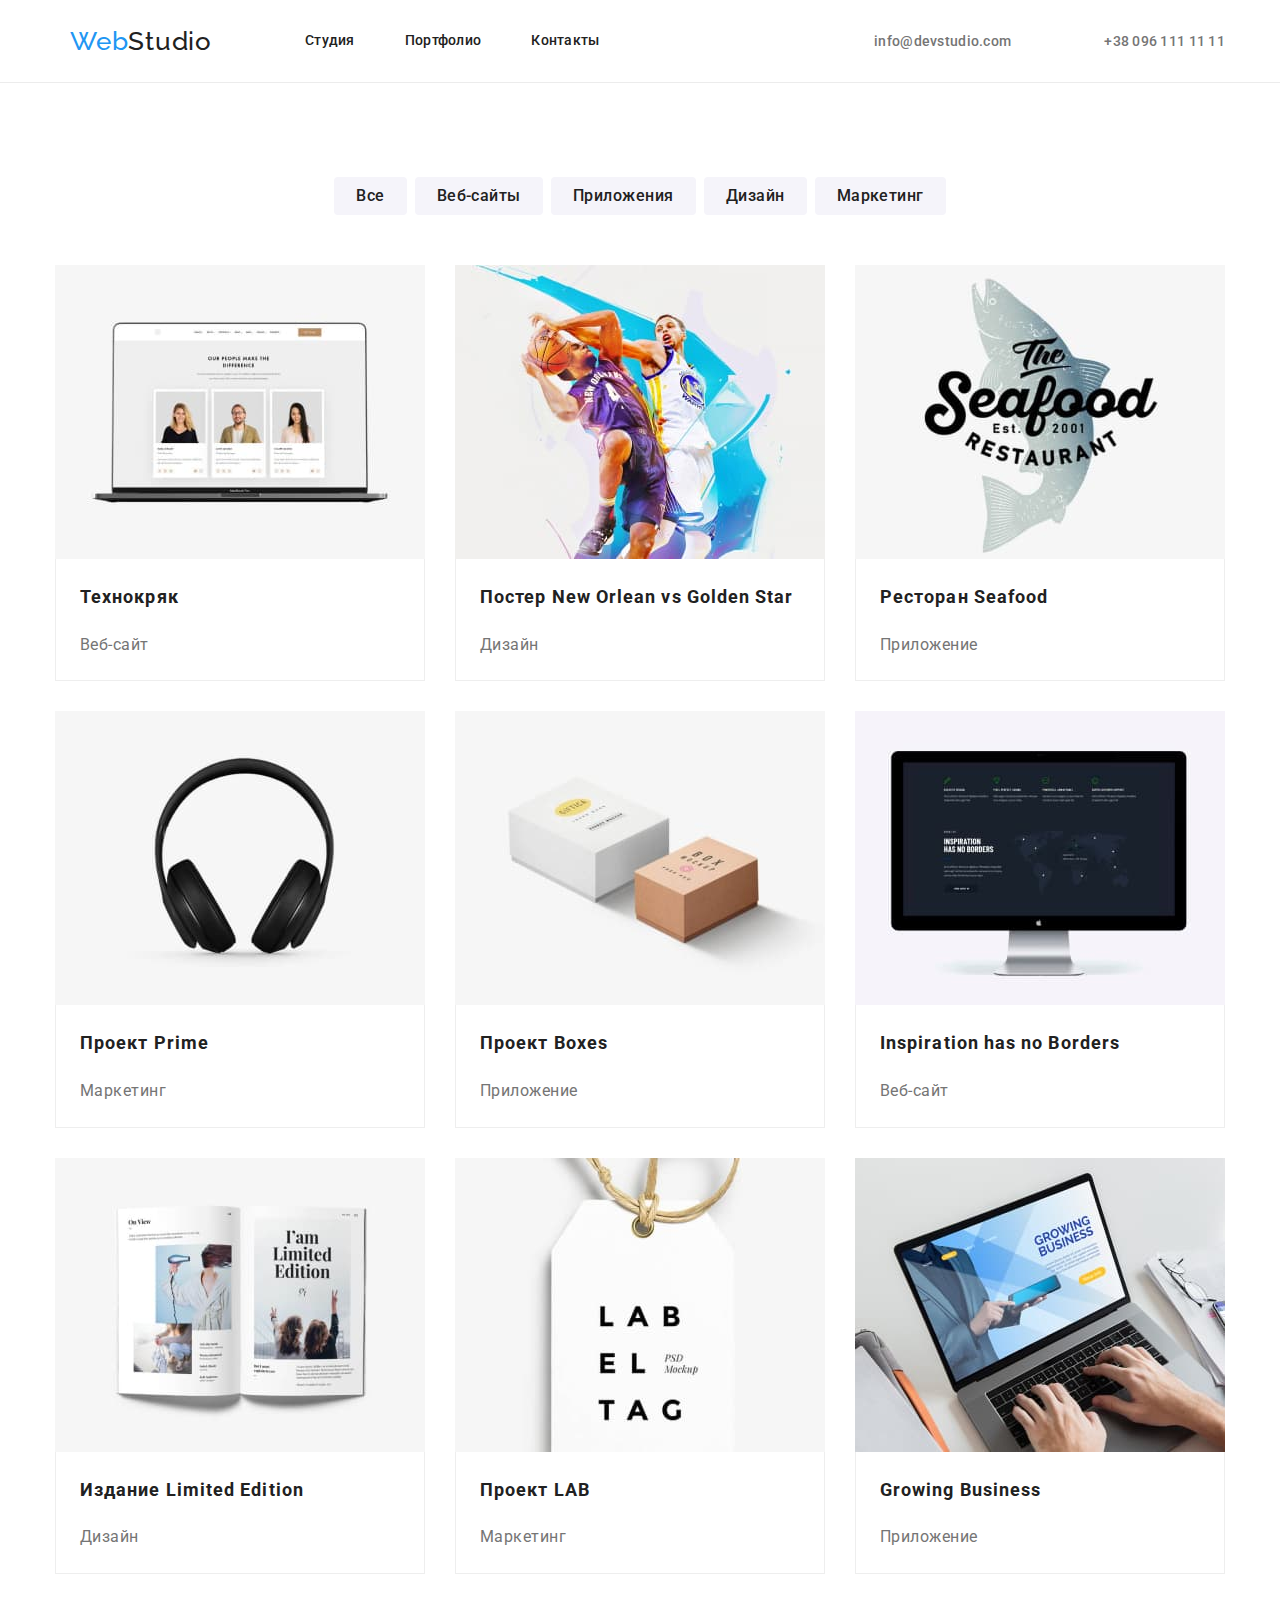
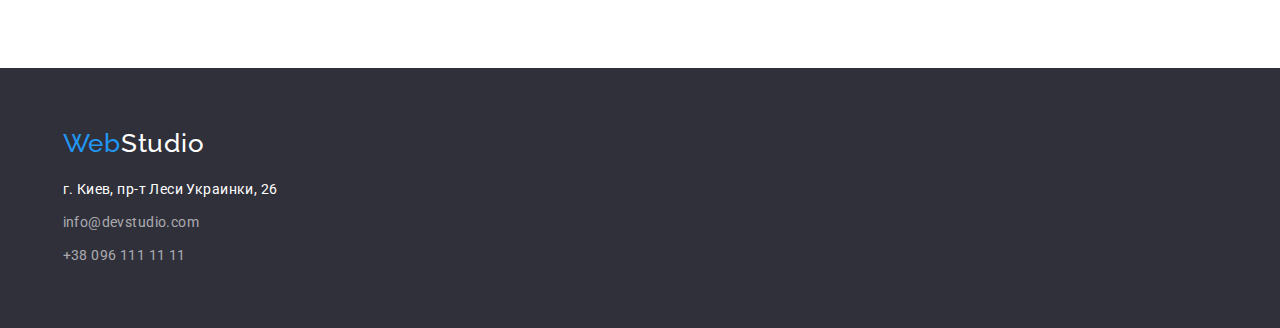
==== portfolio.html @ 81f9d43f "Create portfolio.html" ====
<!DOCTYPE html>
<html lang="en">
  <head>
    <meta charset="UTF-8" />
    <meta http-equiv="X-UA-Compatible" content="IE=edge" />
    <meta name="viewport" content="width=device-width, initial-scale=1.0" />

    <link rel="preconnect" href="https://fonts.googleapis.com" />
    <link rel="preconnect" href="https://fonts.gstatic.com" crossorigin />

    <link
      rel="stylesheet"
      href="https://cdnjs.cloudflare.com/ajax/libs/modern-normalize/1.1.0/modern-normalize.min.css"
    />

    <link
      href="https://fonts.googleapis.com/css2?family=Raleway:wght@700&family=Roboto:wght@400;500;700;900&display=swap"
      rel="stylesheet"
    />

    <link rel="stylesheet" href="./css/styles.css" />
    <title>Document</title>
  </head>
  <body class="body-frame">
    <!-- Site header -->
    <header class="header">
      <div class="container main-nav">
        <nav class="nav-header">
          <a href="./index.html" lang="en" class="web-studio">
            <span class="web">Web<span class="studio">Studio</span> </span>
          </a>

          <ul class="site-nav list">
            <li class="item">
              <a href="./index.html" class="link"> Студия</a>
            </li>
            <li class="item">
              <a href="./portfolio.html" class="link">Портфолио</a>
            </li>
            <li class="item">
              <a href="./index.html" class="link">Контакты</a>
            </li>
          </ul>
        </nav>
        <ul class="contact-nav list">
          <li class="item">
            <a href="mailto:info@devstudio.com" class="mail"
              >info@devstudio.com</a
            >
          </li>
          <li class="item">
            <a href="tel:+380961111111" class="phone">+38 096 111 11 11</a>
          </li>
        </ul>
      </div>
    </header>
    <!-- Main content -->
    <main>

      <section class="section portfolio">
        <h1 hidden>Портфолио</h1>
        <!-- Buttons -->
  <div class="container">
        <ul class="filter list">
          <li class="item">
            <button type="button" class="button-background-port">Все</button>
          </li>
          <li class="item">
            <button type="button" class="button-background-port">
              Веб-сайты
            </button>
          </li>
          <li class="item">
            <button type="button" class="button-background-port">
              Приложения
            </button>
          </li>
          <li class="item">
            <button type="button" class="button-background-port">Дизайн</button>
          </li>
          <li class="item">
            <button type="button" class="button-background-port">
              Маркетинг
            </button>
          </li>
        </ul>
        
        <!-- Images -->
        <ul class="filter-cards list">
          <li class="item">
            <img
              src="./images/portfolio/img_1.jpg"
              alt="Ноутбук со страницей сайта"
         width="370"
              height="294"
            />
            <div class="item-bottom-port">
            <h2 class="paragraph-name">Технокряк</h2>
            <p class="paragraph">Веб-сайт</p>
          </div>
          </li>
          <li class="item">
            <img
              src="./images/portfolio/img_2.jpg"
              alt="Два баскетболиста с мячом"
              width="370"
              height="294"
            />
            <div class="item-bottom-port">
            <h2 class="paragraph-name">Постер New Orlean vs Golden Star</h2>
            <p class="paragraph">Дизайн</p>
          </div>
          </li>
          <li class="item">
            <img
              src="./images/portfolio/img_3.jpg"
              alt="Логотип ресторана морской еды"
              width="370"
              height="294"
            />
            <div class="item-bottom-port">
            <h2 class="paragraph-name">Ресторан Seafood</h2>
            <p class="paragraph">Приложение</p>
          </div>
          </li>
          <li class="item">
            <img
              src="./images/portfolio/img_4.jpg"
              alt="Наушники"
              width="370"
              height="294"
            />
            <div class="item-bottom-port">
            <h2 class="paragraph-name">Проект Prime</h2>
            <p class="paragraph">Маркетинг</p>
          </div>
          </li>
          <li class="item">
            <img
              src="./images/portfolio/img_5.jpg"
              alt="Фото двух коробок"
              width="370"
              height="294"
            />
            <div class="item-bottom-port">
            <h2 class="paragraph-name">Проект Boxes</h2>
            <p class="paragraph">Приложение</p>
          </div>
          </li>
          <li class="item">
            <img
              src="./images/portfolio/img_6.jpg"
              alt="Монитор с веб-страницей"
              width="370"
              height="294"
            />
            <div class="item-bottom-port">
            <h2 class="paragraph-name">Inspiration has no Borders</h2>
            <p class="paragraph">Веб-сайт</p>
          </div>
          </li>
          <li class="item">
            <img
              src="./images/portfolio/img_7.jpg"
              alt="Разворот книги"
              width="370"
              height="294"
            />
            <div class="item-bottom-port">
            <h2 class="paragraph-name">Издание Limited Edition</h2>
            <p class="paragraph">Дизайн</p>
          </div>
          </li>
          <li class="item">
            <img
              src="./images/portfolio/img_8.jpg"
              alt="Бирка с надписью"
              width="370"
              height="294"
            />
            <div class="item-bottom-port">
            <h2 class="paragraph-name">Проект LAB</h2>
            <p class="paragraph">Маркетинг</p>
          </div>
          </li>
          <li class="item">
            <img
              src="./images/portfolio/img_9.jpg"
              alt="Руки печатают на ноутбуке"
              width="370"
              height="294"
            />
            <div class="item-bottom-port">
            <h2 class="paragraph-name">Growing Business</h2>
            <p class="paragraph">Приложение</p>
          </div>
          </li>
        </ul>
        </div>
      </section>
    </main>
    </div>
    <!-- Footer, address -->
    <footer class="footer">
      <div class="container">
      <a href="./index.html" lang="en" class="web-studio">
          <span class="web">Web</span><span class="studio-bl">Studio</span> </span>
        </a>
      <address class="address">
        <ul class="footer-main list">
          <li class="address-city">г. Киев, пр-т Леси Украинки, 26</li>
          <li class="address-city">
            <a href="mailto:info@devstudio.com" class="contact-data" >info@devstudio.com </a>
          </li>
          <li class="address-city"><a href="tel:+380961111111" class="contact-data tel">+38 096 111 11 11 </a></li>
        </ul>
      </address>
      </div>
    </footer>
  </body>

</html>
---- css/styles.css ----
/* html box */
html {
  box-sizing: border-box;
}
*,
*::before,
*::after {
  box-sizing: inherit;
}

/* header */

:root {
  --main-text-color: #212121;
  --additional-text-color: #757575;
  --accent-color: #2196f3;
  --accent-color-two: #ffffff;
  --main-font: 'Roboto', sans-serif;
  --main-font-weight: 900;
  --additional-font-weight: 400;
  --font-weight-employee-name: 500;
  --font-weight-advantages: 700;
  --additional-font: 'Raleway', sans-serif;
  --font-style: 'Normal';
  --accent-backgroung: #2f303a;
  --accent-button-backgroung: #f5f4fa;
  --studio-style-color: rgba(255, 255, 255, 0.6);
  --button-background-color-hover: #188ce8;
  --cards-gap: 30px;
}

/* images */

img {
  display: block;
  max-width: 100%;
}

/* header container */

.container {
  margin-top: 0;
  margin-bottom: 0;
  margin-left: auto;
  margin-right: auto;
  /* outline: 1px solid tomato; */

  width: 1200px;
}

.main-nav {
  display: flex;
}

.web-studio {
  margin-left: 0;
  margin-right: 0;

  padding-left: 15px;
}

.nav-header {
  display: flex;
  align-items: center;
  padding-left: 15px;
}

.site-nav {
  display: flex;
  padding-left: 0;
  margin-left: 93px;
}

.site-nav .link {
  padding-top: 32px;
  padding-bottom: 32px;
}

.site-nav .item + .item {
  margin-left: 50px;
}

.contact-nav {
  display: flex;
  flex-direction: row;
  margin-left: auto;
  padding-left: 0;
  padding-right: 15px;
}

.contact-nav .item:nth-child(2) {
  margin-right: 0;
  margin-left: 93px;
}

.contact-nav .item {
  padding-top: 32px;
  padding-bottom: 32px;
}

.mail,
.phone {
  padding-top: 32px;
  padding-bottom: 32px;
}

.site-nav {
  margin-top: 0;
  margin-bottom: 0;
}

.contact-nav {
  margin-top: 0;
  margin-bottom: 0px;
}

/* header */
.header {
  background-color: var(--accent-color-two);
  border-bottom: 1px solid #ececec;
}

/* main container */

.decisions {
  text-align: center;
}

body {
  background-color: var(--accent-color-two);
  color: var(--main-text-color);
  font-family: var(--main-font);
  text-decoration: none;
}

.list {
  list-style: none;
  margin-bottom: 0;
  margin-top: 0;
}

.site-nav .link,
.web,
.studio,
.web-studio {
  display: inline-block;
  margin-bottom: 0;

  list-style: none;
  color: var(--main-text-color);
  text-decoration: none;
  font-weight: var(--font-weight-employee-name);
}

.web {
  color: var(--accent-color);
  font-family: var(--additional-font);
}

.studio-bl {
  color: var(--accent-color-two);
  font-family: var(--additional-font);
}

.web,
.studio-bl {
  font-size: 26px;
  line-height: 1.19;
  letter-spacing: 0.03em;
}

.site-nav .link:hover,
.site-nav .link:focus,
.mail:hover,
.mail:focus,
.phone:hover,
.phone:focus {
  color: var(--accent-color);
}

.site-nav .link,
.site-nav .link:hover,
.site-nav .link:focus {
  font-size: 14px;
  line-height: 1.14;
  letter-spacing: 0.02em;
}

.mail,
.phone {
  color: var(--additional-text-color);
  font-weight: var(--font-weight-employee-name);
  font-size: 14px;
  line-height: 1.14;
  letter-spacing: 0.02em;
}

/* hero */
/* section one */

.section {
  padding-top: 94px;
  padding-bottom: 94px;
}

.predecisions {
  background-color: var(--accent-backgroung);
  padding-top: 200px;
  padding-bottom: 200px;
}

.main-section {
  color: var(--accent-color-two);
  font-weight: var(--main-font-weight);
  font-size: 44px;
  line-height: 1.36;
  letter-spacing: 0.06em;
  text-transform: uppercase;

  display: block;
  width: 696px;
  margin-top: 0;
  margin-bottom: 30px;
  margin-left: auto;
  margin-right: auto;

  text-align: center;
}

/* advantages container */

.advantages-list {
  display: flex;
  flex-wrap: wrap;
  padding-left: 15px;
  padding-right: 15px;
  margin-left: calc(-1 * var(--cards-gap));
  margin-top: calc(-1 * var(--cards-gap));
}

.advantages-list .item {
  margin-right: 0;
  margin-left: var(--cards-gap);
  margin-top: var(--cards-gap);
  margin-bottom: 0;
  padding: 0;

  flex-basis: calc(100% / 4 - var(--cards-gap));
}

.advantages-list .item:last-child {
  margin-right: 0;
}

/* what we do */

.what-we-do {
  padding-top: 0;
}

.activities-thumb {
  margin-left: auto;
  margin-right: auto;

  padding-left: 15px;
  padding-right: 15px;
}

.activities {
  display: flex;
  flex-wrap: wrap;
  margin: 0;
  margin-top: calc(-1 * var(--cards-gap));
  margin-left: calc(-1 * var(--cards-gap));
  padding: 0;

  list-style: none;
}

.activities .item {
  margin: 0;
  margin-left: var(--cards-gap);
  margin-top: var(--cards-gap);

  padding: 0;

  flex-basis: calc(100% / 3 - 30px);
}

/* our team */

.card-bottom {
  padding-top: 30px;
  padding-bottom: 30px;
  justify-content: center;
}

.employee-name,
.paragraph-employee {
  color: var(--main-text-color);
  font-weight: var(--font-weight-employee-name);
  font-size: 16px;
  line-height: 1.19;
  letter-spacing: 0.03em;

  margin-top: 0;
  margin-bottom: 10px;

  text-align: center;
}
.paragraph-employee {
  color: var(--additional-text-color);
  font-weight: var(--additional-font-weight);
  margin-bottom: 0;
}

.employee-card .item {
  margin-left: var(--cards-gap);
  margin-top: var(--cards-gap);
  border-color: var(--main-text-color);
  box-shadow: 0px 1px 3px rgba(0, 0, 0, 0.12), 0px 1px 1px rgba(0, 0, 0, 0.14),
    0px 2px 1px rgba(0, 0, 0, 0.2);
  border-radius: 0px 0px 4px 4px;

  flex-basis: calc(100% / 3 - 30px);
}

.employee-card {
  padding-left: 15px;
  padding-right: 15px;
  display: flex;
  margin-top: calc(-1 * var(--cards-gap));
  margin-left: calc(-1 * var(--cards-gap));
}

/* footer main-page */

.footer {
  background-color: var(--accent-backgroung);
  font-style: var(--font-style);
  padding-top: 60px;
  padding-bottom: 60px;
  padding-left: 15px;
  margin: 0;
  /* min-width: 1200px; */
}

.footer a.web-studio {
  margin-right: 0;
  margin-bottom: 20px;
  display: inline-block;
}

.footer-main {
  padding-left: 0;
}

/* portfolio */

.filter {
  margin-bottom: 50px;
  padding-left: 0;
  display: flex;
  justify-content: center;
}

.filter button {
  padding-top: 6px;
  padding-left: 22px;
  padding-bottom: 6px;
  padding-right: 22px;
}

.filter .item + .item {
  margin-left: 8px;
}

.filter-cards {
  margin: 0;
  padding-left: 15px;
  padding-right: 15px;

  margin-top: calc(-1 * var(--cards-gap));
  margin-left: calc(-1 * var(--cards-gap));

  display: flex;
  flex-wrap: wrap;
}

.filter-cards .item {
  flex-basis: calc(100% / 3 - 30px);
  margin-left: var(--cards-gap);
  margin-top: var(--cards-gap);
}

.button-background {
  color: var(--accent-color-two);
  background-color: var(--accent-color);
  font-family: var(--main-font);
  font-weight: var(--font-weight-advantages);
  font-size: 16px;
  line-height: 1.88;
  letter-spacing: 0.06em;

  border: 0;
  border-radius: 4px;
  padding: 10px 32px;

  display: inline-block;
}

.button-background:hover,
.button-background:focus {
  color: var(--accent-color-two);
  background-color: var(--button-background-color-hover);
}

.button-background-port {
  color: var(--main-text-color);
  background-color: var(--accent-button-backgroung);
  font-family: var(--main-font);
  font-weight: var(--font-weight-employee-name);
  font-size: 16px;
  line-height: 1.63;
  letter-spacing: 0.03em;

  border-radius: 4px;
  border: transparent;
}

.button-background-port:hover,
.button-background-port:focus {
  color: var(--accent-color-two);
  background-color: var(--accent-color);
  font-family: var(--main-font);
  font-size: 16px;
  line-height: 1.63;
  letter-spacing: 0.03em;

  box-shadow: 0px 3px 1px rgba(0, 0, 0, 0.1), 0px 1px 2px rgba(0, 0, 0, 0.08),
    0px 2px 2px rgba(0, 0, 0, 0.12);
}

button {
  cursor: pointer;
}

.advantages-title {
  font-weight: var(--font-weight-advantages);
  font-size: 14px;
  line-height: 1.14;
  letter-spacing: 0.03em;
  text-transform: uppercase;

  margin-top: 0;
  margin-bottom: 10px;
  /* margin-left: 24px; */
}

.item-bottom-port {
  padding: 20px 24px;
  border: 1px solid #eeeeee;
  border-top: none;
}

.paragraph {
  color: var(--additional-text-color);
  font-weight: var(--additional-font-weight);
  font-size: 14px;
  line-height: 1.71;
  letter-spacing: 0.03em;

  margin-top: 0;
  margin-right: auto;
  margin-bottom: 0;
}
.section-title {
  font-size: 36px;
  line-height: 1.17;
  letter-spacing: 0.03em;

  margin-top: 0;
  margin-bottom: 50px;

  text-align: center;
}

.paragraph-name {
  color: var(--main-text-color);
  font-weight: var(--font-weight-advantages);
  font-size: 18px;
  line-height: 2;
  letter-spacing: 0.06em;
  margin-top: 0;
}

.portfolio .paragraph {
  font-weight: var(--additional-font-weight);
  font-size: 16px;
  line-height: 1.88;
  letter-spacing: 0.03em;
}
.teams {
  background-color: var(--accent-button-backgroung);
}

.address-city {
  color: var(--accent-color-two);
  font-size: 14px;
  line-height: 1.71;
  letter-spacing: 0.03em;

  margin-bottom: 9px;
}

.list .address-city:last-child {
  margin-bottom: 0;
}

.address {
  font-style: var(--font-style);
  font-size: 14px;
  line-height: 1.71;
  letter-spacing: 0.03em;

  padding-left: 15px;
}

a:link {
  text-decoration: none;
  font-style: var(--font-style);
}
a:link:hover,
a:link:focus {
  color: var(--accent-color);
}
.contact-data {
  color: var(--studio-style-color);
  font: var(--main-font);
  font-style: var(--font-style);

  display: inline-block;
}
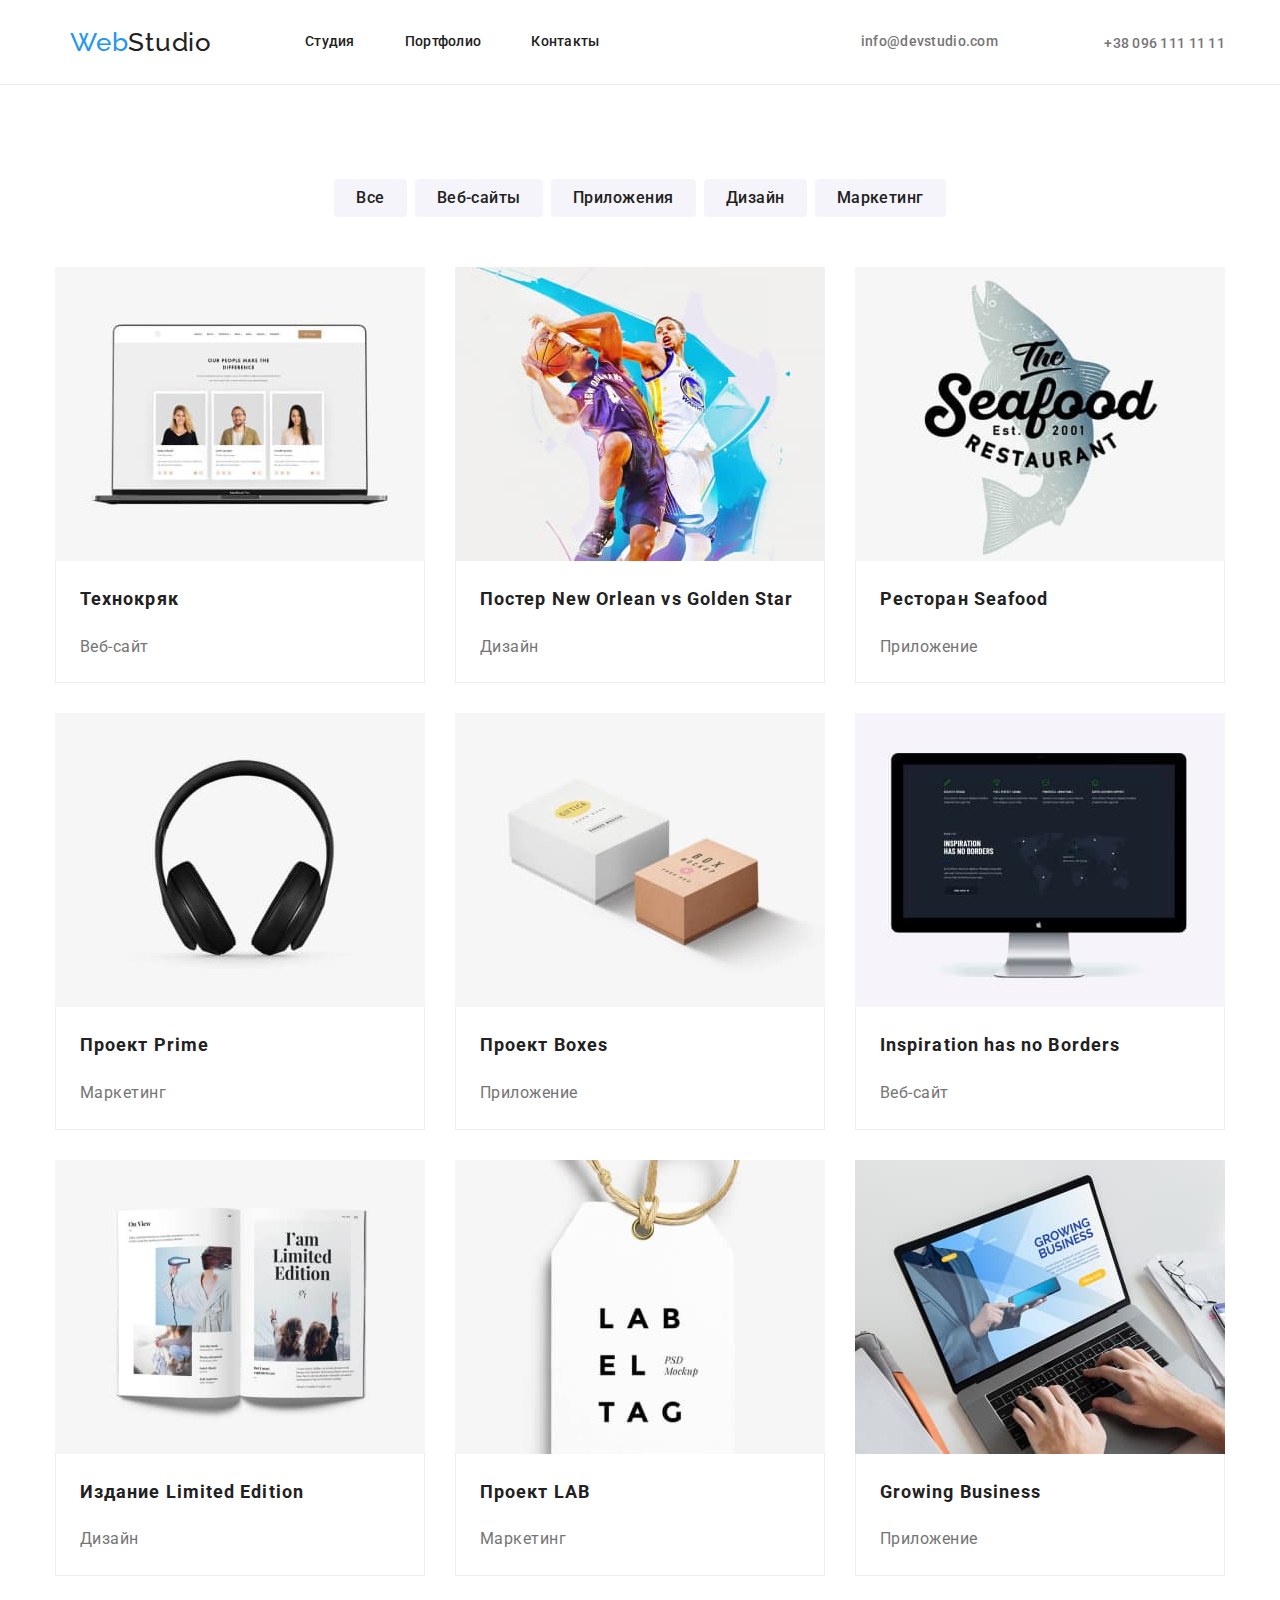
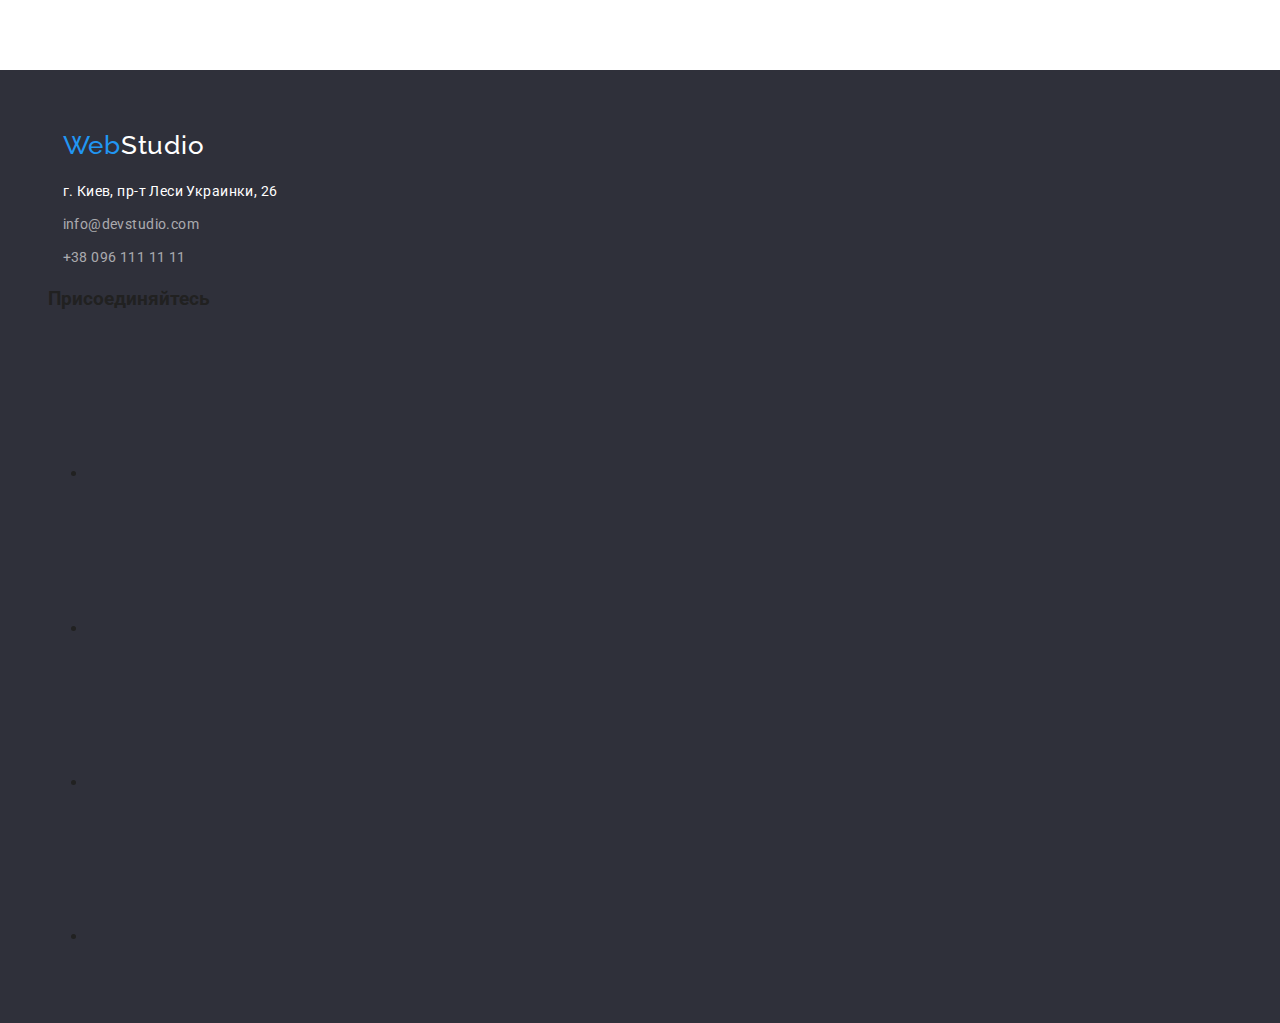
==== commit ca734212: "Update portfolio.html" ====
--- a/portfolio.html
+++ b/portfolio.html
@@ -1,222 +1,289 @@
 <!DOCTYPE html>
 <html lang="en">
-  <head>
-    <meta charset="UTF-8" />
-    <meta http-equiv="X-UA-Compatible" content="IE=edge" />
-    <meta name="viewport" content="width=device-width, initial-scale=1.0" />
-
-    <link rel="preconnect" href="https://fonts.googleapis.com" />
-    <link rel="preconnect" href="https://fonts.gstatic.com" crossorigin />
-
-    <link
-      rel="stylesheet"
-      href="https://cdnjs.cloudflare.com/ajax/libs/modern-normalize/1.1.0/modern-normalize.min.css"
-    />
-
-    <link
-      href="https://fonts.googleapis.com/css2?family=Raleway:wght@700&family=Roboto:wght@400;500;700;900&display=swap"
-      rel="stylesheet"
-    />
-
-    <link rel="stylesheet" href="./css/styles.css" />
-    <title>Document</title>
-  </head>
-  <body class="body-frame">
-    <!-- Site header -->
-    <header class="header">
-      <div class="container main-nav">
-        <nav class="nav-header">
-          <a href="./index.html" lang="en" class="web-studio">
-            <span class="web">Web<span class="studio">Studio</span> </span>
-          </a>
-
-          <ul class="site-nav list">
-            <li class="item">
-              <a href="./index.html" class="link"> Студия</a>
-            </li>
-            <li class="item">
-              <a href="./portfolio.html" class="link">Портфолио</a>
-            </li>
-            <li class="item">
-              <a href="./index.html" class="link">Контакты</a>
-            </li>
-          </ul>
-        </nav>
-        <ul class="contact-nav list">
-          <li class="item">
-            <a href="mailto:info@devstudio.com" class="mail"
-              >info@devstudio.com</a
-            >
-          </li>
-          <li class="item">
-            <a href="tel:+380961111111" class="phone">+38 096 111 11 11</a>
-          </li>
-        </ul>
-      </div>
-    </header>
-    <!-- Main content -->
-    <main>
-
-      <section class="section portfolio">
-        <h1 hidden>Портфолио</h1>
-        <!-- Buttons -->
-  <div class="container">
-        <ul class="filter list">
-          <li class="item">
-            <button type="button" class="button-background-port">Все</button>
-          </li>
-          <li class="item">
-            <button type="button" class="button-background-port">
-              Веб-сайты
-            </button>
-          </li>
-          <li class="item">
-            <button type="button" class="button-background-port">
-              Приложения
-            </button>
-          </li>
-          <li class="item">
-            <button type="button" class="button-background-port">Дизайн</button>
-          </li>
-          <li class="item">
-            <button type="button" class="button-background-port">
-              Маркетинг
-            </button>
-          </li>
-        </ul>
-        
-        <!-- Images -->
-        <ul class="filter-cards list">
-          <li class="item">
-            <img
-              src="./images/portfolio/img_1.jpg"
-              alt="Ноутбук со страницей сайта"
-         width="370"
-              height="294"
-            />
-            <div class="item-bottom-port">
-            <h2 class="paragraph-name">Технокряк</h2>
-            <p class="paragraph">Веб-сайт</p>
-          </div>
-          </li>
-          <li class="item">
-            <img
-              src="./images/portfolio/img_2.jpg"
-              alt="Два баскетболиста с мячом"
-              width="370"
-              height="294"
-            />
-            <div class="item-bottom-port">
-            <h2 class="paragraph-name">Постер New Orlean vs Golden Star</h2>
-            <p class="paragraph">Дизайн</p>
-          </div>
-          </li>
-          <li class="item">
-            <img
-              src="./images/portfolio/img_3.jpg"
-              alt="Логотип ресторана морской еды"
-              width="370"
-              height="294"
-            />
-            <div class="item-bottom-port">
-            <h2 class="paragraph-name">Ресторан Seafood</h2>
-            <p class="paragraph">Приложение</p>
-          </div>
-          </li>
-          <li class="item">
-            <img
-              src="./images/portfolio/img_4.jpg"
-              alt="Наушники"
-              width="370"
-              height="294"
-            />
-            <div class="item-bottom-port">
-            <h2 class="paragraph-name">Проект Prime</h2>
-            <p class="paragraph">Маркетинг</p>
-          </div>
-          </li>
-          <li class="item">
-            <img
-              src="./images/portfolio/img_5.jpg"
-              alt="Фото двух коробок"
-              width="370"
-              height="294"
-            />
-            <div class="item-bottom-port">
-            <h2 class="paragraph-name">Проект Boxes</h2>
-            <p class="paragraph">Приложение</p>
-          </div>
-          </li>
-          <li class="item">
-            <img
-              src="./images/portfolio/img_6.jpg"
-              alt="Монитор с веб-страницей"
-              width="370"
-              height="294"
-            />
-            <div class="item-bottom-port">
-            <h2 class="paragraph-name">Inspiration has no Borders</h2>
-            <p class="paragraph">Веб-сайт</p>
-          </div>
-          </li>
-          <li class="item">
-            <img
-              src="./images/portfolio/img_7.jpg"
-              alt="Разворот книги"
-              width="370"
-              height="294"
-            />
-            <div class="item-bottom-port">
-            <h2 class="paragraph-name">Издание Limited Edition</h2>
-            <p class="paragraph">Дизайн</p>
-          </div>
-          </li>
-          <li class="item">
-            <img
-              src="./images/portfolio/img_8.jpg"
-              alt="Бирка с надписью"
-              width="370"
-              height="294"
-            />
-            <div class="item-bottom-port">
-            <h2 class="paragraph-name">Проект LAB</h2>
-            <p class="paragraph">Маркетинг</p>
-          </div>
-          </li>
-          <li class="item">
-            <img
-              src="./images/portfolio/img_9.jpg"
-              alt="Руки печатают на ноутбуке"
-              width="370"
-              height="294"
-            />
-            <div class="item-bottom-port">
-            <h2 class="paragraph-name">Growing Business</h2>
-            <p class="paragraph">Приложение</p>
-          </div>
-          </li>
-        </ul>
-        </div>
-      </section>
-    </main>
-    </div>
-    <!-- Footer, address -->
-    <footer class="footer">
-      <div class="container">
-      <a href="./index.html" lang="en" class="web-studio">
-          <span class="web">Web</span><span class="studio-bl">Studio</span> </span>
-        </a>
-      <address class="address">
-        <ul class="footer-main list">
-          <li class="address-city">г. Киев, пр-т Леси Украинки, 26</li>
-          <li class="address-city">
-            <a href="mailto:info@devstudio.com" class="contact-data" >info@devstudio.com </a>
-          </li>
-          <li class="address-city"><a href="tel:+380961111111" class="contact-data tel">+38 096 111 11 11 </a></li>
-        </ul>
-      </address>
-      </div>
-    </footer>
-  </body>
-
+	<head>
+		<meta charset="UTF-8" />
+		<meta http-equiv="X-UA-Compatible" content="IE=edge" />
+		<meta name="viewport" content="width=device-width, initial-scale=1.0" />
+
+		<link rel="preconnect" href="https://fonts.googleapis.com" />
+		<link rel="preconnect" href="https://fonts.gstatic.com" crossorigin />
+
+		<link
+			rel="stylesheet"
+			href="https://cdnjs.cloudflare.com/ajax/libs/modern-normalize/1.1.0/modern-normalize.min.css"
+		/>
+
+		<link
+			href="https://fonts.googleapis.com/css2?family=Raleway:wght@700&family=Roboto:wght@400;500;700;900&display=swap"
+			rel="stylesheet"
+		/>
+
+		<link rel="stylesheet" href="./css/styles.css" />
+		<title>Document</title>
+	</head>
+	<body class="body-frame">
+		<!-- Site header -->
+		<header class="header">
+			<div class="container main-nav">
+				<nav class="nav-header">
+					<a href="./index.html" lang="en" class="web-studio">
+						<span class="web">Web<span class="studio">Studio</span> </span>
+					</a>
+					<ul class="site-nav list">
+						<li class="item">
+							<a href="./index.html" class="link"> Студия</a>
+						</li>
+						<li class="item">
+							<a href="./portfolio.html" class="link">Портфолио</a>
+						</li>
+						<li class="item">
+							<a href="./index.html" class="link">Контакты</a>
+						</li>
+					</ul>
+				</nav>
+				<ul class="contact-nav list">
+					<li class="item">
+						<a href="mailto:info@devstudio.com" class="mail">
+							<svg class="icon-footer" width="16" height="12">
+								<use href="./images/symbol-defs-use.svg#icon-envelope"></use>
+							</svg>
+							info@devstudio.com</a
+						>
+					</li>
+					<li class="item">
+						<a href="tel:+380961111111" class="phone">
+							<svg class="icon-footer" width="10" height="16">
+								<use href="./images/symbol-defs-use.svg#icon-smartphone"></use>
+							</svg>
+							+38 096 111 11 11</a
+						>
+					</li>
+				</ul>
+			</div>
+		</header>
+		<!-- Main content -->
+		<main>
+			<section class="section portfolio">
+				<h1 hidden>Портфолио</h1>
+				<!-- Buttons -->
+				<div class="container">
+					<ul class="filter list">
+						<li class="item">
+							<button type="button" class="button-background-port">Все</button>
+						</li>
+						<li class="item">
+							<button type="button" class="button-background-port">
+								Веб-сайты
+							</button>
+						</li>
+						<li class="item">
+							<button type="button" class="button-background-port">
+								Приложения
+							</button>
+						</li>
+						<li class="item">
+							<button type="button" class="button-background-port">
+								Дизайн
+							</button>
+						</li>
+						<li class="item">
+							<button type="button" class="button-background-port">
+								Маркетинг
+							</button>
+						</li>
+					</ul>
+
+					<!-- Images -->
+					<ul class="filter-cards list">
+						<li class="item">
+							<img
+								src="./images/portfolio/img_1.jpg"
+								alt="Ноутбук со страницей сайта"
+								width="370"
+								height="294"
+							/>
+							<div class="item-bottom-port">
+								<h2 class="paragraph-name">Технокряк</h2>
+								<p class="paragraph">Веб-сайт</p>
+							</div>
+						</li>
+						<li class="item">
+							<img
+								src="./images/portfolio/img_2.jpg"
+								alt="Два баскетболиста с мячом"
+								width="370"
+								height="294"
+							/>
+							<div class="item-bottom-port">
+								<h2 class="paragraph-name">Постер New Orlean vs Golden Star</h2>
+								<p class="paragraph">Дизайн</p>
+							</div>
+						</li>
+						<li class="item">
+							<img
+								src="./images/portfolio/img_3.jpg"
+								alt="Логотип ресторана морской еды"
+								width="370"
+								height="294"
+							/>
+							<div class="item-bottom-port">
+								<h2 class="paragraph-name">Ресторан Seafood</h2>
+								<p class="paragraph">Приложение</p>
+							</div>
+						</li>
+						<li class="item">
+							<img
+								src="./images/portfolio/img_4.jpg"
+								alt="Наушники"
+								width="370"
+								height="294"
+							/>
+							<div class="item-bottom-port">
+								<h2 class="paragraph-name">Проект Prime</h2>
+								<p class="paragraph">Маркетинг</p>
+							</div>
+						</li>
+						<li class="item">
+							<img
+								src="./images/portfolio/img_5.jpg"
+								alt="Фото двух коробок"
+								width="370"
+								height="294"
+							/>
+							<div class="item-bottom-port">
+								<h2 class="paragraph-name">Проект Boxes</h2>
+								<p class="paragraph">Приложение</p>
+							</div>
+						</li>
+						<li class="item">
+							<img
+								src="./images/portfolio/img_6.jpg"
+								alt="Монитор с веб-страницей"
+								width="370"
+								height="294"
+							/>
+							<div class="item-bottom-port">
+								<h2 class="paragraph-name">Inspiration has no Borders</h2>
+								<p class="paragraph">Веб-сайт</p>
+							</div>
+						</li>
+						<li class="item">
+							<img
+								src="./images/portfolio/img_7.jpg"
+								alt="Разворот книги"
+								width="370"
+								height="294"
+							/>
+							<div class="item-bottom-port">
+								<h2 class="paragraph-name">Издание Limited Edition</h2>
+								<p class="paragraph">Дизайн</p>
+							</div>
+						</li>
+						<li class="item">
+							<img
+								src="./images/portfolio/img_8.jpg"
+								alt="Бирка с надписью"
+								width="370"
+								height="294"
+							/>
+							<div class="item-bottom-port">
+								<h2 class="paragraph-name">Проект LAB</h2>
+								<p class="paragraph">Маркетинг</p>
+							</div>
+						</li>
+						<li class="item">
+							<img
+								src="./images/portfolio/img_9.jpg"
+								alt="Руки печатают на ноутбуке"
+								width="370"
+								height="294"
+							/>
+							<div class="item-bottom-port">
+								<h2 class="paragraph-name">Growing Business</h2>
+								<p class="paragraph">Приложение</p>
+							</div>
+						</li>
+					</ul>
+				</div>
+			</section>
+		</main>
+		<!-- Footer, address -->
+		<footer class="footer">
+			<div class="container positioning">
+				<div class="footer-left-info">
+					<a href="./index.html" lang="en" class="web-studio">
+						<span class="web">Web</span><span class="studio-bl">Studio</span>
+					</a>
+					<address class="address">
+						<ul class="footer-main list">
+							<li class="address-city">г. Киев, пр-т Леси Украинки, 26</li>
+							<li class="address-city">
+								<a href="mailto:info@devstudio.com" class="contact-data"
+									>info@devstudio.com
+								</a>
+							</li>
+							<li class="address-city">
+								<a href="tel:+380961111111" class="contact-data tel"
+									>+38 096 111 11 11
+								</a>
+							</li>
+						</ul>
+					</address>
+				</div>
+				<div class="footer-center-info">
+					<h3 class="footer-invitation">Присоединяйтесь</h3>
+					<ul class="icon-list">
+						<li class="icon-general">
+							<a
+								class="social-link"
+								href=""
+								target="_blank"
+								rel="nofollow noreferrer noopener"
+							>
+								<svg class="icon-icon">
+									<use href="./images/symbol-defs-use.svg#icon-instagram"></use>
+								</svg>
+							</a>
+						</li>
+						<li class="icon-general">
+							<a
+								class="social-link"
+								href=""
+								target="_blank"
+								rel="nofollow noreferrer noopener"
+							>
+								<svg class="icon-icon">
+									<use href="./images/symbol-defs-use.svg#icon-twitter"></use>
+								</svg>
+							</a>
+						</li>
+						<li class="icon-general">
+							<a
+								class="social-link"
+								href=""
+								target="_blank"
+								rel="nofollow noreferrer noopener"
+							>
+								<svg class="icon-icon">
+									<use href="./images/symbol-defs-use.svg#icon-facebook"></use>
+								</svg>
+							</a>
+						</li>
+						<li class="icon-general">
+							<a
+								class="social-link"
+								href=""
+								target="_blank"
+								rel="nofollow noreferrer noopener"
+							>
+								<svg class="icon-icon">
+									<use href="./images/symbol-defs-use.svg#icon-linkedin"></use>
+								</svg>
+							</a>
+						</li>
+					</ul>
+				</div>
+			</div>
+		</footer>
+	</body>
 </html>
--- a/css/styles.css
+++ b/css/styles.css
@@ -1,172 +1,172 @@
 /* html box */
 html {
-  box-sizing: border-box;
+	box-sizing: border-box;
 }
 *,
 *::before,
 *::after {
-  box-sizing: inherit;
+	box-sizing: inherit;
 }
 
 /* header */
 
 :root {
-  --main-text-color: #212121;
-  --additional-text-color: #757575;
-  --accent-color: #2196f3;
-  --accent-color-two: #ffffff;
-  --main-font: 'Roboto', sans-serif;
-  --main-font-weight: 900;
-  --additional-font-weight: 400;
-  --font-weight-employee-name: 500;
-  --font-weight-advantages: 700;
-  --additional-font: 'Raleway', sans-serif;
-  --font-style: 'Normal';
-  --accent-backgroung: #2f303a;
-  --accent-button-backgroung: #f5f4fa;
-  --studio-style-color: rgba(255, 255, 255, 0.6);
-  --button-background-color-hover: #188ce8;
-  --cards-gap: 30px;
+	--main-text-color: #212121;
+	--additional-text-color: #757575;
+	--accent-color: #2196f3;
+	--accent-color-two: #ffffff;
+	--main-font: "Roboto", sans-serif;
+	--main-font-weight: 900;
+	--additional-font-weight: 400;
+	--font-weight-employee-name: 500;
+	--font-weight-advantages: 700;
+	--additional-font: "Raleway", sans-serif;
+	--font-style: "Normal";
+	--accent-backgroung: #2f303a;
+	--accent-button-backgroung: #f5f4fa;
+	--studio-style-color: rgba(255, 255, 255, 0.6);
+	--button-background-color-hover: #188ce8;
+	--cards-gap: 30px;
 }
 
 /* images */
 
 img {
-  display: block;
-  max-width: 100%;
+	display: block;
+	max-width: 100%;
 }
 
 /* header container */
 
 .container {
-  margin-top: 0;
-  margin-bottom: 0;
-  margin-left: auto;
-  margin-right: auto;
-  /* outline: 1px solid tomato; */
-
-  width: 1200px;
+	margin-top: 0;
+	margin-bottom: 0;
+	margin-left: auto;
+	margin-right: auto;
+	/* outline: 1px solid tomato; */
+
+	width: 1200px;
 }
 
 .main-nav {
-  display: flex;
+	display: flex;
 }
 
 .web-studio {
-  margin-left: 0;
-  margin-right: 0;
-
-  padding-left: 15px;
+	margin-left: 0;
+	margin-right: 0;
+
+	padding-left: 15px;
 }
 
 .nav-header {
-  display: flex;
-  align-items: center;
-  padding-left: 15px;
+	display: flex;
+	align-items: center;
+	padding-left: 15px;
 }
 
 .site-nav {
-  display: flex;
-  padding-left: 0;
-  margin-left: 93px;
+	display: flex;
+	padding-left: 0;
+	margin-left: 93px;
 }
 
 .site-nav .link {
-  padding-top: 32px;
-  padding-bottom: 32px;
+	padding-top: 32px;
+	padding-bottom: 32px;
 }
 
 .site-nav .item + .item {
-  margin-left: 50px;
+	margin-left: 50px;
 }
 
 .contact-nav {
-  display: flex;
-  flex-direction: row;
-  margin-left: auto;
-  padding-left: 0;
-  padding-right: 15px;
+	display: flex;
+	flex-direction: row;
+	margin-left: auto;
+	padding-left: 0;
+	padding-right: 15px;
 }
 
 .contact-nav .item:nth-child(2) {
-  margin-right: 0;
-  margin-left: 93px;
+	margin-right: 0;
+	margin-left: 93px;
 }
 
 .contact-nav .item {
-  padding-top: 32px;
-  padding-bottom: 32px;
+	padding-top: 32px;
+	padding-bottom: 32px;
 }
 
 .mail,
 .phone {
-  padding-top: 32px;
-  padding-bottom: 32px;
+	padding-top: 32px;
+	padding-bottom: 32px;
 }
 
 .site-nav {
-  margin-top: 0;
-  margin-bottom: 0;
+	margin-top: 0;
+	margin-bottom: 0;
 }
 
 .contact-nav {
-  margin-top: 0;
-  margin-bottom: 0px;
+	margin-top: 0;
+	margin-bottom: 0px;
 }
 
 /* header */
 .header {
-  background-color: var(--accent-color-two);
-  border-bottom: 1px solid #ececec;
+	background-color: var(--accent-color-two);
+	border-bottom: 1px solid #ececec;
 }
 
 /* main container */
 
 .decisions {
-  text-align: center;
+	text-align: center;
 }
 
 body {
-  background-color: var(--accent-color-two);
-  color: var(--main-text-color);
-  font-family: var(--main-font);
-  text-decoration: none;
+	background-color: var(--accent-color-two);
+	color: var(--main-text-color);
+	font-family: var(--main-font);
+	text-decoration: none;
 }
 
 .list {
-  list-style: none;
-  margin-bottom: 0;
-  margin-top: 0;
+	list-style: none;
+	margin-bottom: 0;
+	margin-top: 0;
 }
 
 .site-nav .link,
 .web,
 .studio,
 .web-studio {
-  display: inline-block;
-  margin-bottom: 0;
-
-  list-style: none;
-  color: var(--main-text-color);
-  text-decoration: none;
-  font-weight: var(--font-weight-employee-name);
+	display: inline-block;
+	margin-bottom: 0;
+
+	list-style: none;
+	color: var(--main-text-color);
+	text-decoration: none;
+	font-weight: var(--font-weight-employee-name);
 }
 
 .web {
-  color: var(--accent-color);
-  font-family: var(--additional-font);
+	color: var(--accent-color);
+	font-family: var(--additional-font);
 }
 
 .studio-bl {
-  color: var(--accent-color-two);
-  font-family: var(--additional-font);
+	color: var(--accent-color-two);
+	font-family: var(--additional-font);
 }
 
 .web,
 .studio-bl {
-  font-size: 26px;
-  line-height: 1.19;
-  letter-spacing: 0.03em;
+	font-size: 26px;
+	line-height: 1.19;
+	letter-spacing: 0.03em;
 }
 
 .site-nav .link:hover,
@@ -175,369 +175,370 @@
 .mail:focus,
 .phone:hover,
 .phone:focus {
-  color: var(--accent-color);
+	color: var(--accent-color);
 }
 
 .site-nav .link,
 .site-nav .link:hover,
 .site-nav .link:focus {
-  font-size: 14px;
-  line-height: 1.14;
-  letter-spacing: 0.02em;
+	font-size: 14px;
+	line-height: 1.14;
+	letter-spacing: 0.02em;
 }
 
 .mail,
 .phone {
-  color: var(--additional-text-color);
-  font-weight: var(--font-weight-employee-name);
-  font-size: 14px;
-  line-height: 1.14;
-  letter-spacing: 0.02em;
+	color: var(--additional-text-color);
+	font-weight: var(--font-weight-employee-name);
+	font-size: 14px;
+	line-height: 1.14;
+	letter-spacing: 0.02em;
 }
 
 /* hero */
 /* section one */
 
 .section {
-  padding-top: 94px;
-  padding-bottom: 94px;
+	padding-top: 94px;
+	padding-bottom: 94px;
 }
 
 .predecisions {
-  background-color: var(--accent-backgroung);
-  padding-top: 200px;
-  padding-bottom: 200px;
+	background-color: var(--accent-backgroung);
+	padding-top: 200px;
+	padding-bottom: 200px;
 }
 
 .main-section {
-  color: var(--accent-color-two);
-  font-weight: var(--main-font-weight);
-  font-size: 44px;
-  line-height: 1.36;
-  letter-spacing: 0.06em;
-  text-transform: uppercase;
-
-  display: block;
-  width: 696px;
-  margin-top: 0;
-  margin-bottom: 30px;
-  margin-left: auto;
-  margin-right: auto;
-
-  text-align: center;
+	color: var(--accent-color-two);
+	font-weight: var(--main-font-weight);
+	font-size: 44px;
+	line-height: 1.36;
+	letter-spacing: 0.06em;
+	text-transform: uppercase;
+
+	display: block;
+	width: 696px;
+	margin-top: 0;
+	margin-bottom: 30px;
+	margin-left: auto;
+	margin-right: auto;
+
+	text-align: center;
 }
 
 /* advantages container */
 
 .advantages-list {
-  display: flex;
-  flex-wrap: wrap;
-  padding-left: 15px;
-  padding-right: 15px;
-  margin-left: calc(-1 * var(--cards-gap));
-  margin-top: calc(-1 * var(--cards-gap));
+	display: flex;
+	flex-wrap: wrap;
+	padding-left: 15px;
+	padding-right: 15px;
+	margin-left: calc(-1 * var(--cards-gap));
+	margin-top: calc(-1 * var(--cards-gap));
 }
 
 .advantages-list .item {
-  margin-right: 0;
-  margin-left: var(--cards-gap);
-  margin-top: var(--cards-gap);
-  margin-bottom: 0;
-  padding: 0;
-
-  flex-basis: calc(100% / 4 - var(--cards-gap));
+	margin-right: 0;
+	margin-left: var(--cards-gap);
+	margin-top: var(--cards-gap);
+	margin-bottom: 0;
+	padding: 0;
+
+	flex-basis: calc(100% / 4 - var(--cards-gap));
 }
 
 .advantages-list .item:last-child {
-  margin-right: 0;
+	margin-right: 0;
 }
 
 /* what we do */
 
 .what-we-do {
-  padding-top: 0;
+	padding-top: 0;
 }
 
 .activities-thumb {
-  margin-left: auto;
-  margin-right: auto;
-
-  padding-left: 15px;
-  padding-right: 15px;
+	margin-left: auto;
+	margin-right: auto;
+
+	padding-left: 15px;
+	padding-right: 15px;
 }
 
 .activities {
-  display: flex;
-  flex-wrap: wrap;
-  margin: 0;
-  margin-top: calc(-1 * var(--cards-gap));
-  margin-left: calc(-1 * var(--cards-gap));
-  padding: 0;
-
-  list-style: none;
+	display: flex;
+	flex-wrap: wrap;
+	margin: 0;
+	margin-top: calc(-1 * var(--cards-gap));
+	margin-left: calc(-1 * var(--cards-gap));
+	padding: 0;
+
+	list-style: none;
 }
 
 .activities .item {
-  margin: 0;
-  margin-left: var(--cards-gap);
-  margin-top: var(--cards-gap);
-
-  padding: 0;
-
-  flex-basis: calc(100% / 3 - 30px);
+	margin: 0;
+	margin-left: var(--cards-gap);
+	margin-top: var(--cards-gap);
+
+	padding: 0;
+
+	flex-basis: calc(100% / 3 - 30px);
 }
 
 /* our team */
 
 .card-bottom {
-  padding-top: 30px;
-  padding-bottom: 30px;
-  justify-content: center;
+	padding-top: 30px;
+	padding-bottom: 30px;
+	justify-content: center;
 }
 
 .employee-name,
 .paragraph-employee {
-  color: var(--main-text-color);
-  font-weight: var(--font-weight-employee-name);
-  font-size: 16px;
-  line-height: 1.19;
-  letter-spacing: 0.03em;
-
-  margin-top: 0;
-  margin-bottom: 10px;
-
-  text-align: center;
+	color: var(--main-text-color);
+	font-weight: var(--font-weight-employee-name);
+	font-size: 16px;
+	line-height: 1.19;
+	letter-spacing: 0.03em;
+
+	margin-top: 0;
+	margin-bottom: 10px;
+
+	text-align: center;
 }
 .paragraph-employee {
-  color: var(--additional-text-color);
-  font-weight: var(--additional-font-weight);
-  margin-bottom: 0;
+	color: var(--additional-text-color);
+	font-weight: var(--additional-font-weight);
+	margin-bottom: 0;
 }
 
 .employee-card .item {
-  margin-left: var(--cards-gap);
-  margin-top: var(--cards-gap);
-  border-color: var(--main-text-color);
-  box-shadow: 0px 1px 3px rgba(0, 0, 0, 0.12), 0px 1px 1px rgba(0, 0, 0, 0.14),
-    0px 2px 1px rgba(0, 0, 0, 0.2);
-  border-radius: 0px 0px 4px 4px;
-
-  flex-basis: calc(100% / 3 - 30px);
+	margin-left: var(--cards-gap);
+	margin-top: var(--cards-gap);
+	border-color: var(--main-text-color);
+	box-shadow: 0px 1px 3px rgba(0, 0, 0, 0.12), 0px 1px 1px rgba(0, 0, 0, 0.14),
+		0px 2px 1px rgba(0, 0, 0, 0.2);
+	border-radius: 0px 0px 4px 4px;
+
+	flex-basis: calc(100% / 3 - 30px);
 }
 
 .employee-card {
-  padding-left: 15px;
-  padding-right: 15px;
-  display: flex;
-  margin-top: calc(-1 * var(--cards-gap));
-  margin-left: calc(-1 * var(--cards-gap));
+	padding-left: 15px;
+	padding-right: 15px;
+	display: flex;
+	margin-top: calc(-1 * var(--cards-gap));
+
+	margin-left: calc(-1 * var(--cards-gap));
 }
 
 /* footer main-page */
 
 .footer {
-  background-color: var(--accent-backgroung);
-  font-style: var(--font-style);
-  padding-top: 60px;
-  padding-bottom: 60px;
-  padding-left: 15px;
-  margin: 0;
-  /* min-width: 1200px; */
+	background-color: var(--accent-backgroung);
+	font-style: var(--font-style);
+	padding-top: 60px;
+	padding-bottom: 60px;
+	padding-left: 15px;
+	margin: 0;
+	/* min-width: 1200px; */
 }
 
 .footer a.web-studio {
-  margin-right: 0;
-  margin-bottom: 20px;
-  display: inline-block;
+	margin-right: 0;
+	margin-bottom: 20px;
+	display: inline-block;
 }
 
 .footer-main {
-  padding-left: 0;
+	padding-left: 0;
 }
 
 /* portfolio */
 
 .filter {
-  margin-bottom: 50px;
-  padding-left: 0;
-  display: flex;
-  justify-content: center;
+	margin-bottom: 50px;
+	padding-left: 0;
+	display: flex;
+	justify-content: center;
 }
 
 .filter button {
-  padding-top: 6px;
-  padding-left: 22px;
-  padding-bottom: 6px;
-  padding-right: 22px;
+	padding-top: 6px;
+	padding-left: 22px;
+	padding-bottom: 6px;
+	padding-right: 22px;
 }
 
 .filter .item + .item {
-  margin-left: 8px;
+	margin-left: 8px;
 }
 
 .filter-cards {
-  margin: 0;
-  padding-left: 15px;
-  padding-right: 15px;
-
-  margin-top: calc(-1 * var(--cards-gap));
-  margin-left: calc(-1 * var(--cards-gap));
-
-  display: flex;
-  flex-wrap: wrap;
+	margin: 0;
+	padding-left: 15px;
+	padding-right: 15px;
+
+	margin-top: calc(-1 * var(--cards-gap));
+	margin-left: calc(-1 * var(--cards-gap));
+
+	display: flex;
+	flex-wrap: wrap;
 }
 
 .filter-cards .item {
-  flex-basis: calc(100% / 3 - 30px);
-  margin-left: var(--cards-gap);
-  margin-top: var(--cards-gap);
+	flex-basis: calc(100% / 3 - 30px);
+	margin-left: var(--cards-gap);
+	margin-top: var(--cards-gap);
 }
 
 .button-background {
-  color: var(--accent-color-two);
-  background-color: var(--accent-color);
-  font-family: var(--main-font);
-  font-weight: var(--font-weight-advantages);
-  font-size: 16px;
-  line-height: 1.88;
-  letter-spacing: 0.06em;
-
-  border: 0;
-  border-radius: 4px;
-  padding: 10px 32px;
-
-  display: inline-block;
+	color: var(--accent-color-two);
+	background-color: var(--accent-color);
+	font-family: var(--main-font);
+	font-weight: var(--font-weight-advantages);
+	font-size: 16px;
+	line-height: 1.88;
+	letter-spacing: 0.06em;
+
+	border: 0;
+	border-radius: 4px;
+	padding: 10px 32px;
+
+	display: inline-block;
 }
 
 .button-background:hover,
 .button-background:focus {
-  color: var(--accent-color-two);
-  background-color: var(--button-background-color-hover);
+	color: var(--accent-color-two);
+	background-color: var(--button-background-color-hover);
 }
 
 .button-background-port {
-  color: var(--main-text-color);
-  background-color: var(--accent-button-backgroung);
-  font-family: var(--main-font);
-  font-weight: var(--font-weight-employee-name);
-  font-size: 16px;
-  line-height: 1.63;
-  letter-spacing: 0.03em;
-
-  border-radius: 4px;
-  border: transparent;
+	color: var(--main-text-color);
+	background-color: var(--accent-button-backgroung);
+	font-family: var(--main-font);
+	font-weight: var(--font-weight-employee-name);
+	font-size: 16px;
+	line-height: 1.63;
+	letter-spacing: 0.03em;
+
+	border-radius: 4px;
+	border: transparent;
 }
 
 .button-background-port:hover,
 .button-background-port:focus {
-  color: var(--accent-color-two);
-  background-color: var(--accent-color);
-  font-family: var(--main-font);
-  font-size: 16px;
-  line-height: 1.63;
-  letter-spacing: 0.03em;
-
-  box-shadow: 0px 3px 1px rgba(0, 0, 0, 0.1), 0px 1px 2px rgba(0, 0, 0, 0.08),
-    0px 2px 2px rgba(0, 0, 0, 0.12);
+	color: var(--accent-color-two);
+	background-color: var(--accent-color);
+	font-family: var(--main-font);
+	font-size: 16px;
+	line-height: 1.63;
+	letter-spacing: 0.03em;
+
+	box-shadow: 0px 3px 1px rgba(0, 0, 0, 0.1), 0px 1px 2px rgba(0, 0, 0, 0.08),
+		0px 2px 2px rgba(0, 0, 0, 0.12);
 }
 
 button {
-  cursor: pointer;
+	cursor: pointer;
 }
 
 .advantages-title {
-  font-weight: var(--font-weight-advantages);
-  font-size: 14px;
-  line-height: 1.14;
-  letter-spacing: 0.03em;
-  text-transform: uppercase;
-
-  margin-top: 0;
-  margin-bottom: 10px;
-  /* margin-left: 24px; */
+	font-weight: var(--font-weight-advantages);
+	font-size: 14px;
+	line-height: 1.14;
+	letter-spacing: 0.03em;
+	text-transform: uppercase;
+
+	margin-top: 0;
+	margin-bottom: 10px;
+	/* margin-left: 24px; */
 }
 
 .item-bottom-port {
-  padding: 20px 24px;
-  border: 1px solid #eeeeee;
-  border-top: none;
+	padding: 20px 24px;
+	border: 1px solid #eeeeee;
+	border-top: none;
 }
 
 .paragraph {
-  color: var(--additional-text-color);
-  font-weight: var(--additional-font-weight);
-  font-size: 14px;
-  line-height: 1.71;
-  letter-spacing: 0.03em;
-
-  margin-top: 0;
-  margin-right: auto;
-  margin-bottom: 0;
+	color: var(--additional-text-color);
+	font-weight: var(--additional-font-weight);
+	font-size: 14px;
+	line-height: 1.71;
+	letter-spacing: 0.03em;
+
+	margin-top: 0;
+	margin-right: auto;
+	margin-bottom: 0;
 }
 .section-title {
-  font-size: 36px;
-  line-height: 1.17;
-  letter-spacing: 0.03em;
-
-  margin-top: 0;
-  margin-bottom: 50px;
-
-  text-align: center;
+	font-size: 36px;
+	line-height: 1.17;
+	letter-spacing: 0.03em;
+
+	margin-top: 0;
+	margin-bottom: 50px;
+
+	text-align: center;
 }
 
 .paragraph-name {
-  color: var(--main-text-color);
-  font-weight: var(--font-weight-advantages);
-  font-size: 18px;
-  line-height: 2;
-  letter-spacing: 0.06em;
-  margin-top: 0;
+	color: var(--main-text-color);
+	font-weight: var(--font-weight-advantages);
+	font-size: 18px;
+	line-height: 2;
+	letter-spacing: 0.06em;
+	margin-top: 0;
 }
 
 .portfolio .paragraph {
-  font-weight: var(--additional-font-weight);
-  font-size: 16px;
-  line-height: 1.88;
-  letter-spacing: 0.03em;
+	font-weight: var(--additional-font-weight);
+	font-size: 16px;
+	line-height: 1.88;
+	letter-spacing: 0.03em;
 }
 .teams {
-  background-color: var(--accent-button-backgroung);
+	background-color: var(--accent-button-backgroung);
 }
 
 .address-city {
-  color: var(--accent-color-two);
-  font-size: 14px;
-  line-height: 1.71;
-  letter-spacing: 0.03em;
-
-  margin-bottom: 9px;
+	color: var(--accent-color-two);
+	font-size: 14px;
+	line-height: 1.71;
+	letter-spacing: 0.03em;
+
+	margin-bottom: 9px;
 }
 
 .list .address-city:last-child {
-  margin-bottom: 0;
+	margin-bottom: 0;
 }
 
 .address {
-  font-style: var(--font-style);
-  font-size: 14px;
-  line-height: 1.71;
-  letter-spacing: 0.03em;
-
-  padding-left: 15px;
+	font-style: var(--font-style);
+	font-size: 14px;
+	line-height: 1.71;
+	letter-spacing: 0.03em;
+
+	padding-left: 15px;
 }
 
 a:link {
-  text-decoration: none;
-  font-style: var(--font-style);
+	text-decoration: none;
+	font-style: var(--font-style);
 }
 a:link:hover,
 a:link:focus {
-  color: var(--accent-color);
+	color: var(--accent-color);
 }
 .contact-data {
-  color: var(--studio-style-color);
-  font: var(--main-font);
-  font-style: var(--font-style);
-
-  display: inline-block;
-}
+	color: var(--studio-style-color);
+	font: var(--main-font);
+	font-style: var(--font-style);
+
+	display: inline-block;
+}
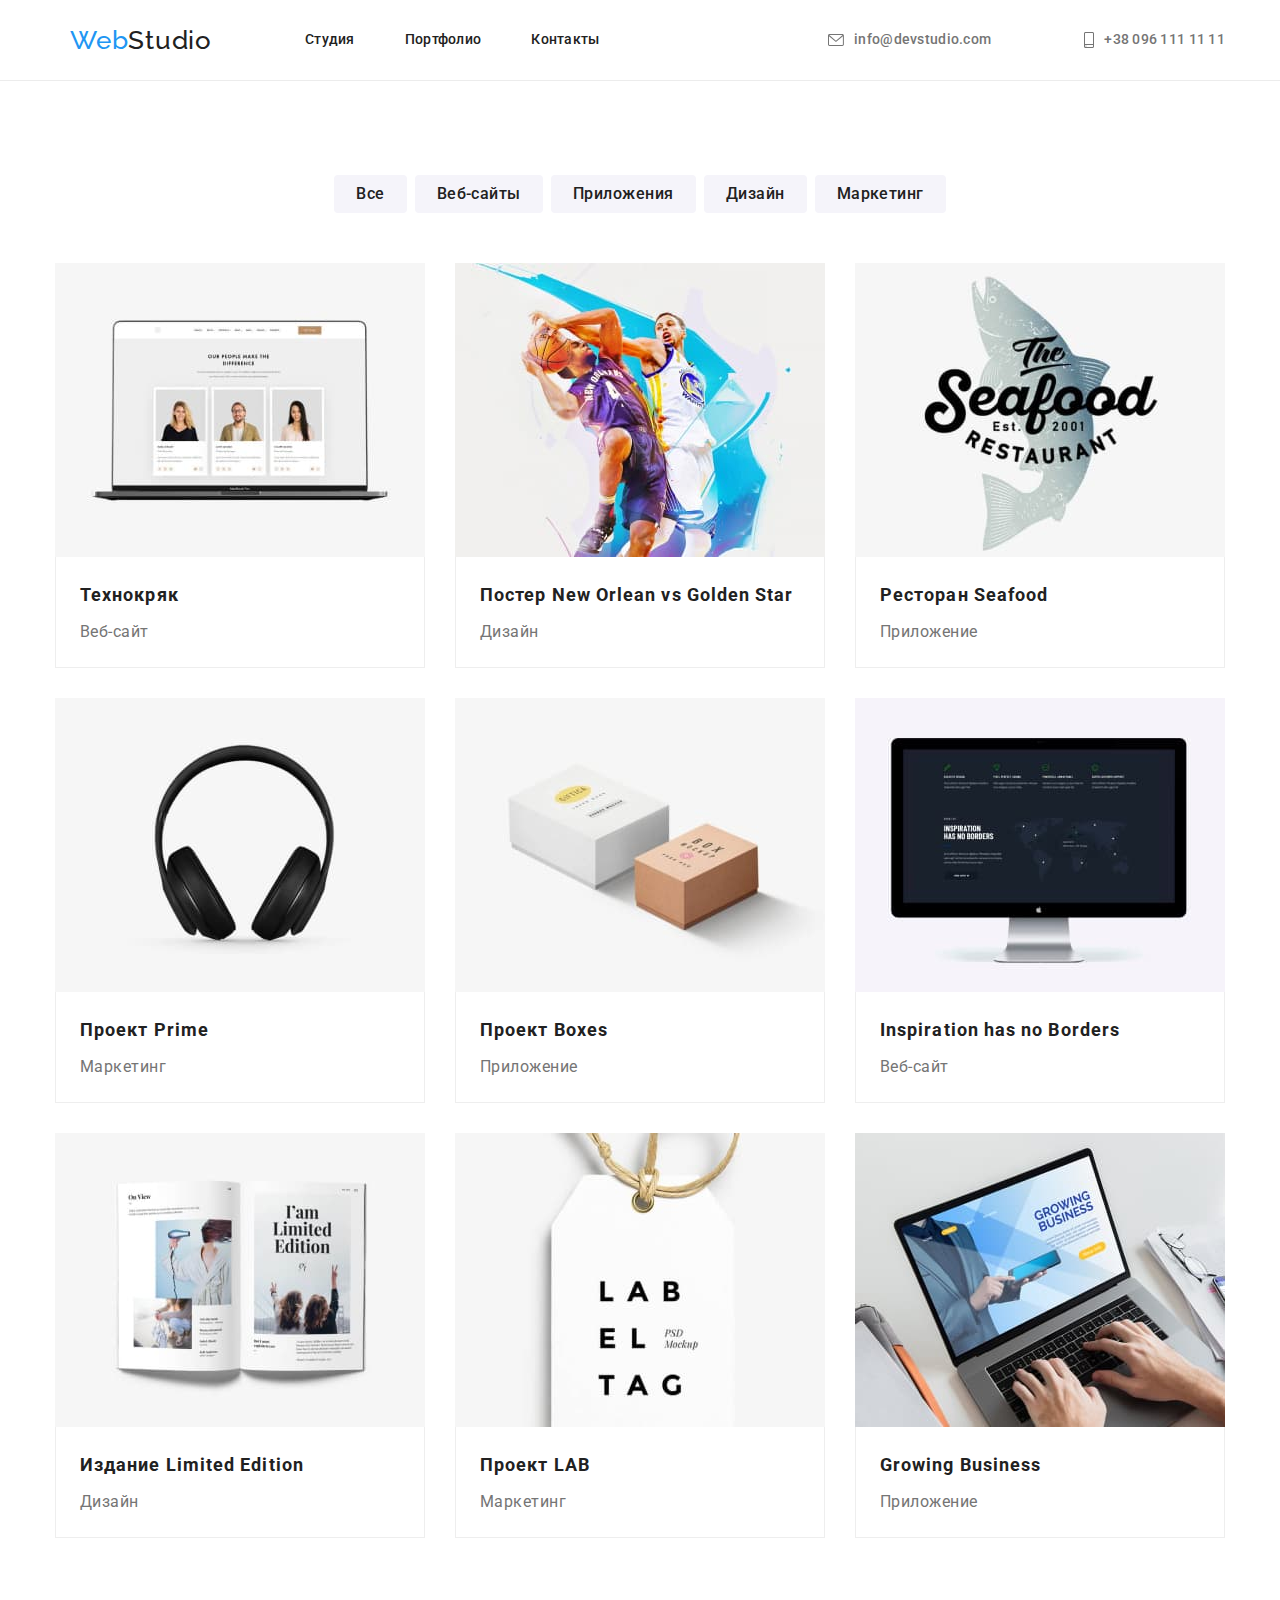
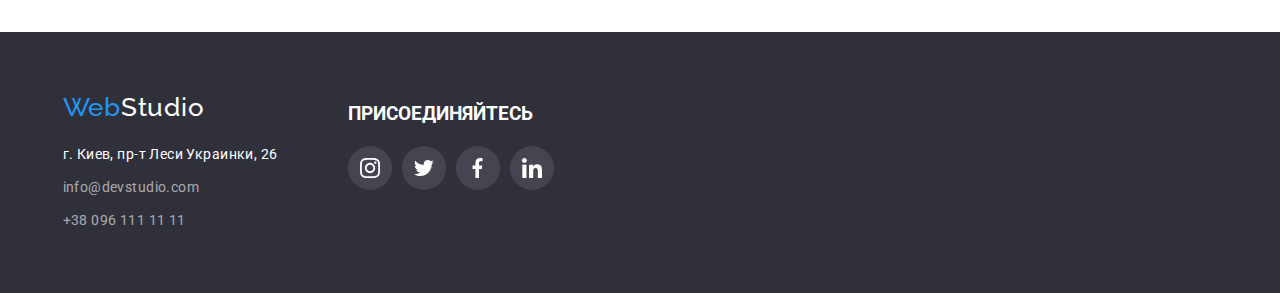
==== commit d68c8aed: "Update portfolio.html" ====
--- a/portfolio.html
+++ b/portfolio.html
@@ -96,112 +96,132 @@
 					<!-- Images -->
 					<ul class="filter-cards list">
 						<li class="item">
-							<img
-								src="./images/portfolio/img_1.jpg"
-								alt="Ноутбук со страницей сайта"
-								width="370"
-								height="294"
-							/>
-							<div class="item-bottom-port">
-								<h2 class="paragraph-name">Технокряк</h2>
-								<p class="paragraph">Веб-сайт</p>
-							</div>
-						</li>
-						<li class="item">
-							<img
-								src="./images/portfolio/img_2.jpg"
-								alt="Два баскетболиста с мячом"
-								width="370"
-								height="294"
-							/>
-							<div class="item-bottom-port">
-								<h2 class="paragraph-name">Постер New Orlean vs Golden Star</h2>
-								<p class="paragraph">Дизайн</p>
-							</div>
-						</li>
-						<li class="item">
-							<img
-								src="./images/portfolio/img_3.jpg"
-								alt="Логотип ресторана морской еды"
-								width="370"
-								height="294"
-							/>
-							<div class="item-bottom-port">
-								<h2 class="paragraph-name">Ресторан Seafood</h2>
-								<p class="paragraph">Приложение</p>
-							</div>
-						</li>
-						<li class="item">
-							<img
-								src="./images/portfolio/img_4.jpg"
-								alt="Наушники"
-								width="370"
-								height="294"
-							/>
-							<div class="item-bottom-port">
-								<h2 class="paragraph-name">Проект Prime</h2>
-								<p class="paragraph">Маркетинг</p>
-							</div>
-						</li>
-						<li class="item">
-							<img
-								src="./images/portfolio/img_5.jpg"
-								alt="Фото двух коробок"
-								width="370"
-								height="294"
-							/>
-							<div class="item-bottom-port">
-								<h2 class="paragraph-name">Проект Boxes</h2>
-								<p class="paragraph">Приложение</p>
-							</div>
-						</li>
-						<li class="item">
-							<img
-								src="./images/portfolio/img_6.jpg"
-								alt="Монитор с веб-страницей"
-								width="370"
-								height="294"
-							/>
-							<div class="item-bottom-port">
-								<h2 class="paragraph-name">Inspiration has no Borders</h2>
-								<p class="paragraph">Веб-сайт</p>
-							</div>
-						</li>
-						<li class="item">
-							<img
-								src="./images/portfolio/img_7.jpg"
-								alt="Разворот книги"
-								width="370"
-								height="294"
-							/>
-							<div class="item-bottom-port">
-								<h2 class="paragraph-name">Издание Limited Edition</h2>
-								<p class="paragraph">Дизайн</p>
-							</div>
-						</li>
-						<li class="item">
-							<img
-								src="./images/portfolio/img_8.jpg"
-								alt="Бирка с надписью"
-								width="370"
-								height="294"
-							/>
-							<div class="item-bottom-port">
-								<h2 class="paragraph-name">Проект LAB</h2>
-								<p class="paragraph">Маркетинг</p>
-							</div>
-						</li>
-						<li class="item">
-							<img
-								src="./images/portfolio/img_9.jpg"
-								alt="Руки печатают на ноутбуке"
-								width="370"
-								height="294"
-							/>
-							<div class="item-bottom-port">
-								<h2 class="paragraph-name">Growing Business</h2>
-								<p class="paragraph">Приложение</p>
-							</div>
+							<a href="" class="item-link">
+								<img
+									src="./images/portfolio/img_1.jpg"
+									alt="Ноутбук со страницей сайта"
+									width="370"
+									height="294"
+								/>
+								<div class="item-bottom-port">
+									<h2 class="paragraph-name">Технокряк</h2>
+									<p class="paragraph">Веб-сайт</p>
+								</div>
+							</a>
+						</li>
+						<li class="item">
+							<a href="" class="item-link">
+								<img
+									src="./images/portfolio/img_2.jpg"
+									alt="Два баскетболиста с мячом"
+									width="370"
+									height="294"
+								/>
+								<div class="item-bottom-port">
+									<h2 class="paragraph-name">
+										Постер New Orlean vs Golden Star
+									</h2>
+									<p class="paragraph">Дизайн</p>
+								</div>
+							</a>
+						</li>
+						<li class="item">
+							<a href="" class="item-link">
+								<img
+									src="./images/portfolio/img_3.jpg"
+									alt="Логотип ресторана морской еды"
+									width="370"
+									height="294"
+								/>
+								<div class="item-bottom-port">
+									<h2 class="paragraph-name">Ресторан Seafood</h2>
+									<p class="paragraph">Приложение</p>
+								</div>
+							</a>
+						</li>
+						<li class="item">
+							<a href="" class="item-link">
+								<img
+									src="./images/portfolio/img_4.jpg"
+									alt="Наушники"
+									width="370"
+									height="294"
+								/>
+								<div class="item-bottom-port">
+									<h2 class="paragraph-name">Проект Prime</h2>
+									<p class="paragraph">Маркетинг</p>
+								</div>
+							</a>
+						</li>
+						<li class="item">
+							<a href="" class="item-link">
+								<img
+									src="./images/portfolio/img_5.jpg"
+									alt="Фото двух коробок"
+									width="370"
+									height="294"
+								/>
+								<div class="item-bottom-port">
+									<h2 class="paragraph-name">Проект Boxes</h2>
+									<p class="paragraph">Приложение</p>
+								</div>
+							</a>
+						</li>
+						<li class="item">
+							<a href="" class="item-link">
+								<img
+									src="./images/portfolio/img_6.jpg"
+									alt="Монитор с веб-страницей"
+									width="370"
+									height="294"
+								/>
+								<div class="item-bottom-port">
+									<h2 class="paragraph-name">Inspiration has no Borders</h2>
+									<p class="paragraph">Веб-сайт</p>
+								</div>
+							</a>
+						</li>
+						<li class="item">
+							<a href="" class="item-link">
+								<img
+									src="./images/portfolio/img_7.jpg"
+									alt="Разворот книги"
+									width="370"
+									height="294"
+								/>
+								<div class="item-bottom-port">
+									<h2 class="paragraph-name">Издание Limited Edition</h2>
+									<p class="paragraph">Дизайн</p>
+								</div>
+							</a>
+						</li>
+						<li class="item">
+							<a href="" class="item-link">
+								<img
+									src="./images/portfolio/img_8.jpg"
+									alt="Бирка с надписью"
+									width="370"
+									height="294"
+								/>
+								<div class="item-bottom-port">
+									<h2 class="paragraph-name">Проект LAB</h2>
+									<p class="paragraph">Маркетинг</p>
+								</div>
+							</a>
+						</li>
+						<li class="item">
+							<a href="" class="item-link">
+								<img
+									src="./images/portfolio/img_9.jpg"
+									alt="Руки печатают на ноутбуке"
+									width="370"
+									height="294"
+								/>
+								<div class="item-bottom-port">
+									<h2 class="paragraph-name">Growing Business</h2>
+									<p class="paragraph">Приложение</p>
+								</div>
+							</a>
 						</li>
 					</ul>
 				</div>
@@ -240,7 +260,7 @@
 								target="_blank"
 								rel="nofollow noreferrer noopener"
 							>
-								<svg class="icon-icon">
+								<svg class="icon-icon" width="20" height="20">
 									<use href="./images/symbol-defs-use.svg#icon-instagram"></use>
 								</svg>
 							</a>
@@ -252,7 +272,7 @@
 								target="_blank"
 								rel="nofollow noreferrer noopener"
 							>
-								<svg class="icon-icon">
+								<svg class="icon-icon" width="20" height="16.25">
 									<use href="./images/symbol-defs-use.svg#icon-twitter"></use>
 								</svg>
 							</a>
@@ -264,7 +284,7 @@
 								target="_blank"
 								rel="nofollow noreferrer noopener"
 							>
-								<svg class="icon-icon">
+								<svg class="icon-icon" width="10" height="20">
 									<use href="./images/symbol-defs-use.svg#icon-facebook"></use>
 								</svg>
 							</a>
@@ -276,7 +296,7 @@
 								target="_blank"
 								rel="nofollow noreferrer noopener"
 							>
-								<svg class="icon-icon">
+								<svg class="icon-icon" width="20" height="20">
 									<use href="./images/symbol-defs-use.svg#icon-linkedin"></use>
 								</svg>
 							</a>
--- a/css/styles.css
+++ b/css/styles.css
@@ -82,7 +82,6 @@
 
 .contact-nav {
 	display: flex;
-	flex-direction: row;
 	margin-left: auto;
 	padding-left: 0;
 	padding-right: 15px;
@@ -93,15 +92,11 @@
 	margin-left: 93px;
 }
 
-.contact-nav .item {
+.contact-nav > .item {
 	padding-top: 32px;
 	padding-bottom: 32px;
-}
-
-.mail,
-.phone {
-	padding-top: 32px;
-	padding-bottom: 32px;
+	display: inline-flex;
+	align-items: center;
 }
 
 .site-nav {
@@ -193,6 +188,14 @@
 	font-size: 14px;
 	line-height: 1.14;
 	letter-spacing: 0.02em;
+
+	align-items: center;
+	display: flex;
+}
+
+.icon-footer {
+	margin-right: 10px;
+	fill: currentColor;
 }
 
 /* hero */
@@ -204,9 +207,24 @@
 }
 
 .predecisions {
+	margin-left: auto;
+	margin-right: auto;
 	background-color: var(--accent-backgroung);
+
+	background-image: linear-gradient(
+			to right,
+			rgba(47, 48, 58, 0.4),
+			rgba(47, 48, 58, 0.4)
+		),
+		url("../images/command.jpg");
+
+	background-repeat: no-repeat;
+	background-position: center;
 	padding-top: 200px;
 	padding-bottom: 200px;
+	background-size: cover;
+
+	max-width: 1600px;
 }
 
 .main-section {
@@ -311,7 +329,7 @@
 .paragraph-employee {
 	color: var(--additional-text-color);
 	font-weight: var(--additional-font-weight);
-	margin-bottom: 0;
+	margin-bottom: 16px;
 }
 
 .employee-card .item {
@@ -323,6 +341,7 @@
 	border-radius: 0px 0px 4px 4px;
 
 	flex-basis: calc(100% / 3 - 30px);
+	background-color: var(--accent-color-two);
 }
 
 .employee-card {
@@ -332,6 +351,100 @@
 	margin-top: calc(-1 * var(--cards-gap));
 
 	margin-left: calc(-1 * var(--cards-gap));
+}
+
+.icon-list {
+	list-style: none;
+	display: flex;
+	padding: 0;
+	margin: 0;
+	justify-content: center;
+}
+
+.icon-general:last-child {
+	margin-right: 0;
+}
+
+.social-link {
+	display: flex;
+	align-items: center;
+	justify-content: center;
+	width: 44px;
+	height: 44px;
+	color: #afb1b8;
+	background-color: transparent;
+	margin-right: 10px;
+	border-radius: 50%;
+}
+
+.social-link:hover {
+	background-color: var(--accent-color);
+	color: var(--accent-color-two);
+}
+
+.icon-icon {
+	width: 20px;
+	height: 20px;
+	fill: currentColor;
+}
+
+/*  Our clients */
+
+.clients-list {
+  width: 1200px;
+	list-style: none;
+	display: flex;
+	padding: 0 32px;
+	margin: 0;
+	justify-content: center;
+
+	margin-left: auto;
+  margin-right: auto;
+
+	padding-left: 15px;
+	padding-right: 15px;
+
+	flex-wrap: wrap;
+}
+
+.clients-general {
+	flex-basis: calc(100% / 6 - 30px);
+	margin-left: var(--cards-gap);
+	margin-top: var(--cards-gap);
+}
+
+.clients-general:nth-child(6n+1) {
+  margin-left: 0;
+}
+
+
+
+.clients-item {
+	width: 170px;
+	height: 92px;
+	border: 1px solid #afb1b8;
+	border-radius: 4px;
+	display: flex;
+	align-items: center;
+	justify-content: center;
+	color: #afb1b8;
+}
+
+
+/* 
+.clients-general {
+	margin-right: 30px;
+} */
+
+.clients-item:hover {
+	color: #2196f3;
+	border: 1px solid #2196f3;
+}
+
+.clients-icon {
+	width: 106px;
+	height: 60px;
+	fill: currentColor;
 }
 
 /* footer main-page */
@@ -343,7 +456,6 @@
 	padding-bottom: 60px;
 	padding-left: 15px;
 	margin: 0;
-	/* min-width: 1200px; */
 }
 
 .footer a.web-studio {
@@ -354,6 +466,35 @@
 
 .footer-main {
 	padding-left: 0;
+}
+
+.footer-left-info {
+	margin-right: 70px;
+}
+
+.footer-center-info {
+	padding-top: 12px;
+	padding-bottom: 40px;
+}
+
+.footer-center-info > .icon-list > .icon-general > .social-link {
+	color: var(--accent-color-two);
+	background-color: rgba(255, 255, 255, 0.1);
+}
+
+.footer-center-info > .icon-list > .icon-general > .social-link:hover {
+	background-color: #2196f3;
+}
+
+.footer-invitation {
+	text-transform: uppercase;
+	color: var(--accent-color-two);
+	margin-top: 0;
+	margin-bottom: 20px;
+}
+
+.positioning {
+	display: flex;
 }
 
 /* portfolio */
@@ -393,6 +534,25 @@
 	margin-left: var(--cards-gap);
 	margin-top: var(--cards-gap);
 }
+/* 
+.filter-cards .item:hover,
+.filter-cards .item:focus {
+	box-shadow: 0px 1px 1px rgba(0, 0, 0, 0.12), 0px 4px 4px rgba(0, 0, 0, 0.06),
+		1px 4px 6px rgba(0, 0, 0, 0.16);
+	cursor: pointer;
+} */
+
+.item-link {
+  width: 100%;
+  height: 100%;
+  display: block;
+}
+
+.item-link:hover {
+  	box-shadow: 0px 1px 1px rgba(0, 0, 0, 0.12), 0px 4px 4px rgba(0, 0, 0, 0.06),
+		1px 4px 6px rgba(0, 0, 0, 0.16);
+}
+
 
 .button-background {
 	color: var(--accent-color-two);
@@ -455,7 +615,18 @@
 
 	margin-top: 0;
 	margin-bottom: 10px;
-	/* margin-left: 24px; */
+}
+
+.icon-item {
+	display: flex;
+	height: 120px;
+
+	margin-bottom: 30px;
+
+	background-color: var(--accent-button-backgroung);
+	border-radius: 4px;
+	justify-content: center;
+	align-items: center;
 }
 
 .item-bottom-port {
@@ -493,6 +664,7 @@
 	line-height: 2;
 	letter-spacing: 0.06em;
 	margin-top: 0;
+	margin-bottom: 4px;
 }
 
 .portfolio .paragraph {
